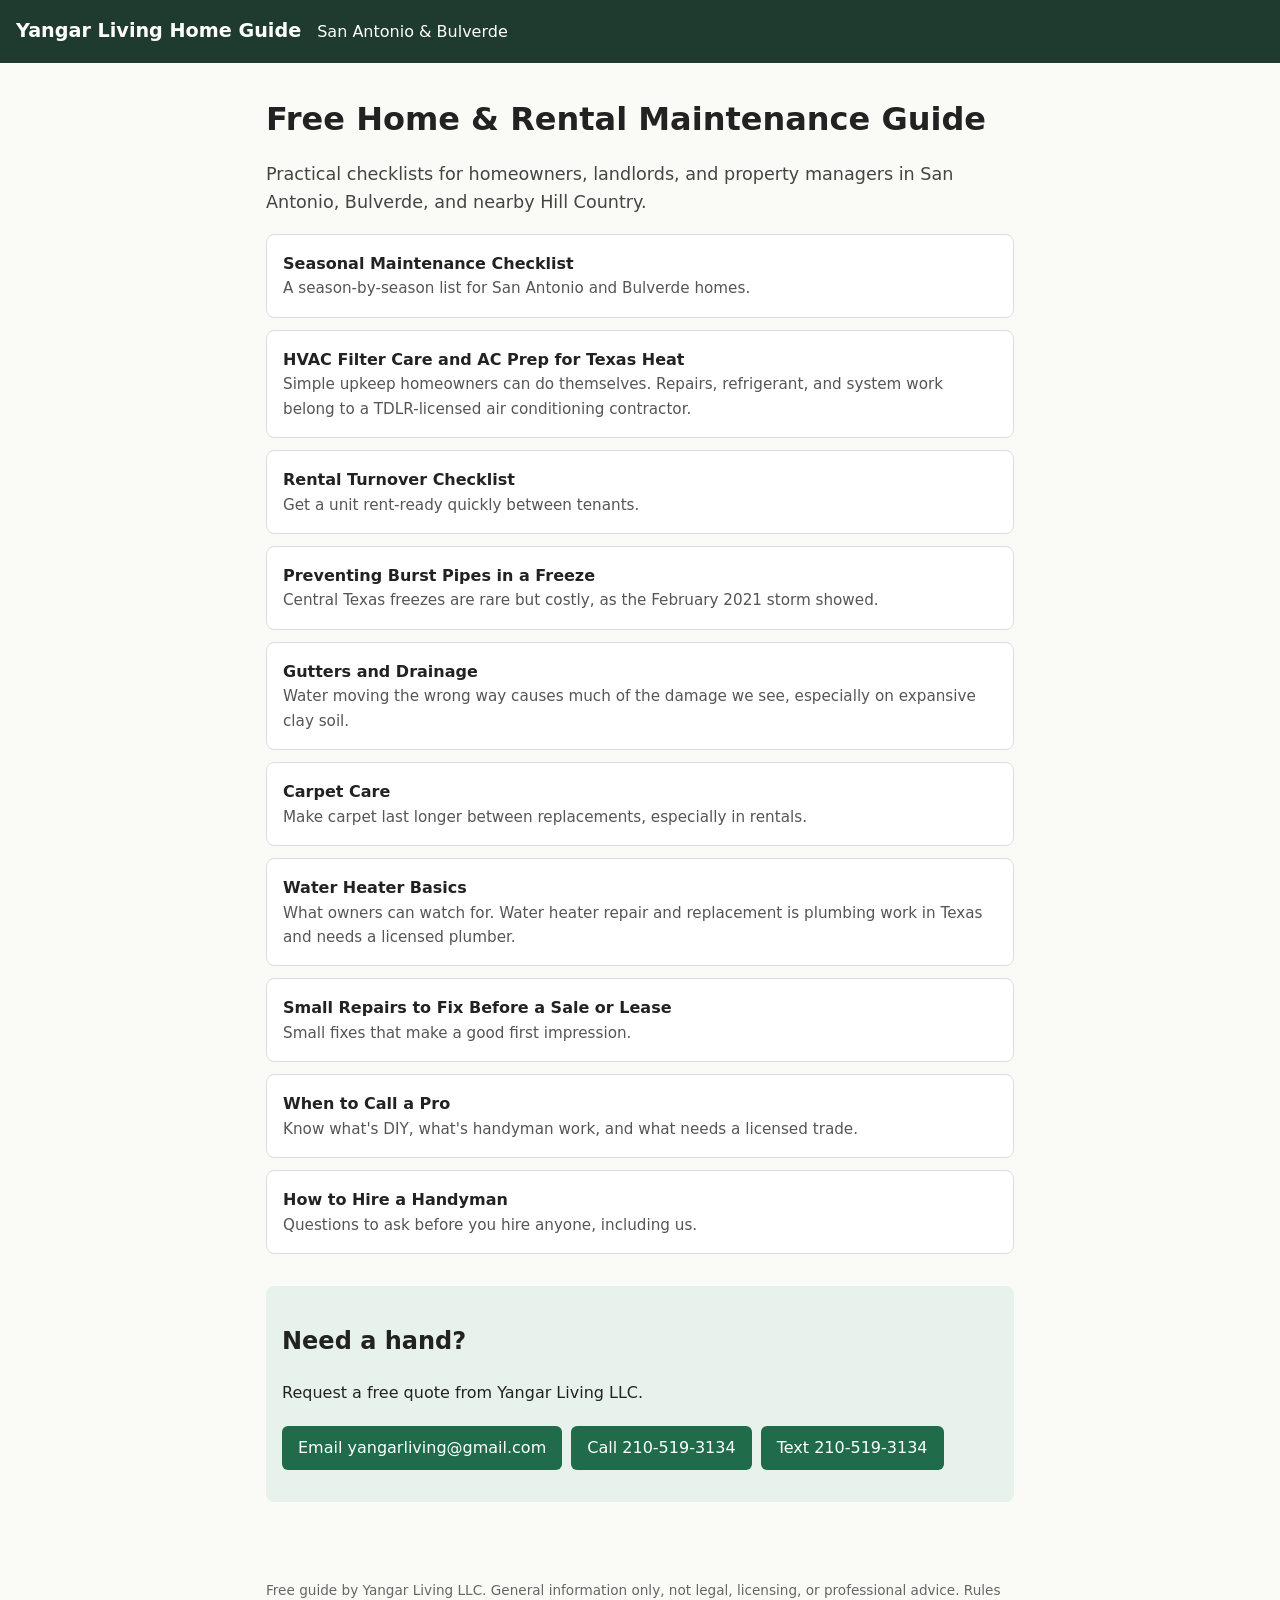
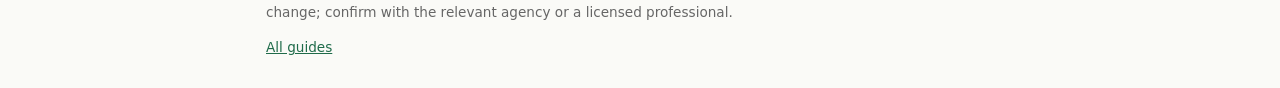
==== index.html @ a1b0f314 "Yangar home guide" ====
<!doctype html><html lang="en"><head><meta charset="utf-8"><meta name="viewport" content="width=device-width,initial-scale=1"><title>Home | Yangar Living Home Guide</title><link rel="stylesheet" href="style.css"></head><body><header><a href="index.html" class="logo">Yangar Living Home Guide</a><span>San Antonio &amp; Bulverde</span></header><main><h1>Free Home &amp; Rental Maintenance Guide</h1><p class="lead">Practical checklists for homeowners, landlords, and property managers in San Antonio, Bulverde, and nearby Hill Country.</p><ul class="cards"><li><a href="seasonal-checklist.html"><strong>Seasonal Maintenance Checklist</strong><span>A season-by-season list for San Antonio and Bulverde homes.</span></a></li><li><a href="hvac-filter-ac-prep.html"><strong>HVAC Filter Care and AC Prep for Texas Heat</strong><span>Simple upkeep homeowners can do themselves. Repairs, refrigerant, and system work belong to a TDLR-licensed air conditioning contractor.</span></a></li><li><a href="rental-turnover-checklist.html"><strong>Rental Turnover Checklist</strong><span>Get a unit rent-ready quickly between tenants.</span></a></li><li><a href="freeze-pipe-prevention.html"><strong>Preventing Burst Pipes in a Freeze</strong><span>Central Texas freezes are rare but costly, as the February 2021 storm showed.</span></a></li><li><a href="gutters-drainage.html"><strong>Gutters and Drainage</strong><span>Water moving the wrong way causes much of the damage we see, especially on expansive clay soil.</span></a></li><li><a href="carpet-care.html"><strong>Carpet Care</strong><span>Make carpet last longer between replacements, especially in rentals.</span></a></li><li><a href="water-heater-basics.html"><strong>Water Heater Basics</strong><span>What owners can watch for. Water heater repair and replacement is plumbing work in Texas and needs a licensed plumber.</span></a></li><li><a href="pre-sale-lease-repairs.html"><strong>Small Repairs to Fix Before a Sale or Lease</strong><span>Small fixes that make a good first impression.</span></a></li><li><a href="when-to-call-a-pro.html"><strong>When to Call a Pro</strong><span>Know what&#x27;s DIY, what&#x27;s handyman work, and what needs a licensed trade.</span></a></li><li><a href="hiring-a-handyman.html"><strong>How to Hire a Handyman</strong><span>Questions to ask before you hire anyone, including us.</span></a></li></ul><section class="cta"><h2>Need a hand?</h2><p>Request a free quote from Yangar Living LLC.</p><p><a class="btn" href="mailto:yangarliving@gmail.com?subject=Quote%20request">Email yangarliving@gmail.com</a> <a class="btn" href="tel:+12105193134">Call 210-519-3134</a> <a class="btn" href="sms:+12105193134">Text 210-519-3134</a></p></section></main><footer><p>Free guide by Yangar Living LLC. General information only, not legal, licensing, or professional advice. Rules change; confirm with the relevant agency or a licensed professional.</p><p><a href="index.html">All guides</a></p></footer></body></html>
---- style.css ----
*{box-sizing:border-box}body{margin:0;font-family:system-ui,sans-serif;line-height:1.6;color:#222;background:#fafaf7}header{background:#1f3a2e;color:#fff;padding:1rem;display:flex;flex-wrap:wrap;gap:.5rem 1rem;align-items:baseline}header .logo{color:#fff;font-weight:700;text-decoration:none;font-size:1.2rem}main{max-width:780px;margin:auto;padding:1rem}h1{line-height:1.2}.lead{font-size:1.1rem;color:#444}a{color:#1f6b4a}.cards{list-style:none;padding:0;display:grid;gap:.75rem}.cards a{display:block;padding:1rem;background:#fff;border:1px solid #ddd;border-radius:8px;text-decoration:none;color:#222}.cards span{display:block;color:#555;font-size:.95rem}.cta{background:#e8f2ec;border-radius:8px;padding:1rem;margin:2rem 0}.btn{display:inline-block;margin:.25rem .25rem 0 0;padding:.6rem 1rem;background:#1f6b4a;color:#fff;border-radius:6px;text-decoration:none}footer{max-width:780px;margin:auto;padding:1rem;font-size:.85rem;color:#666}
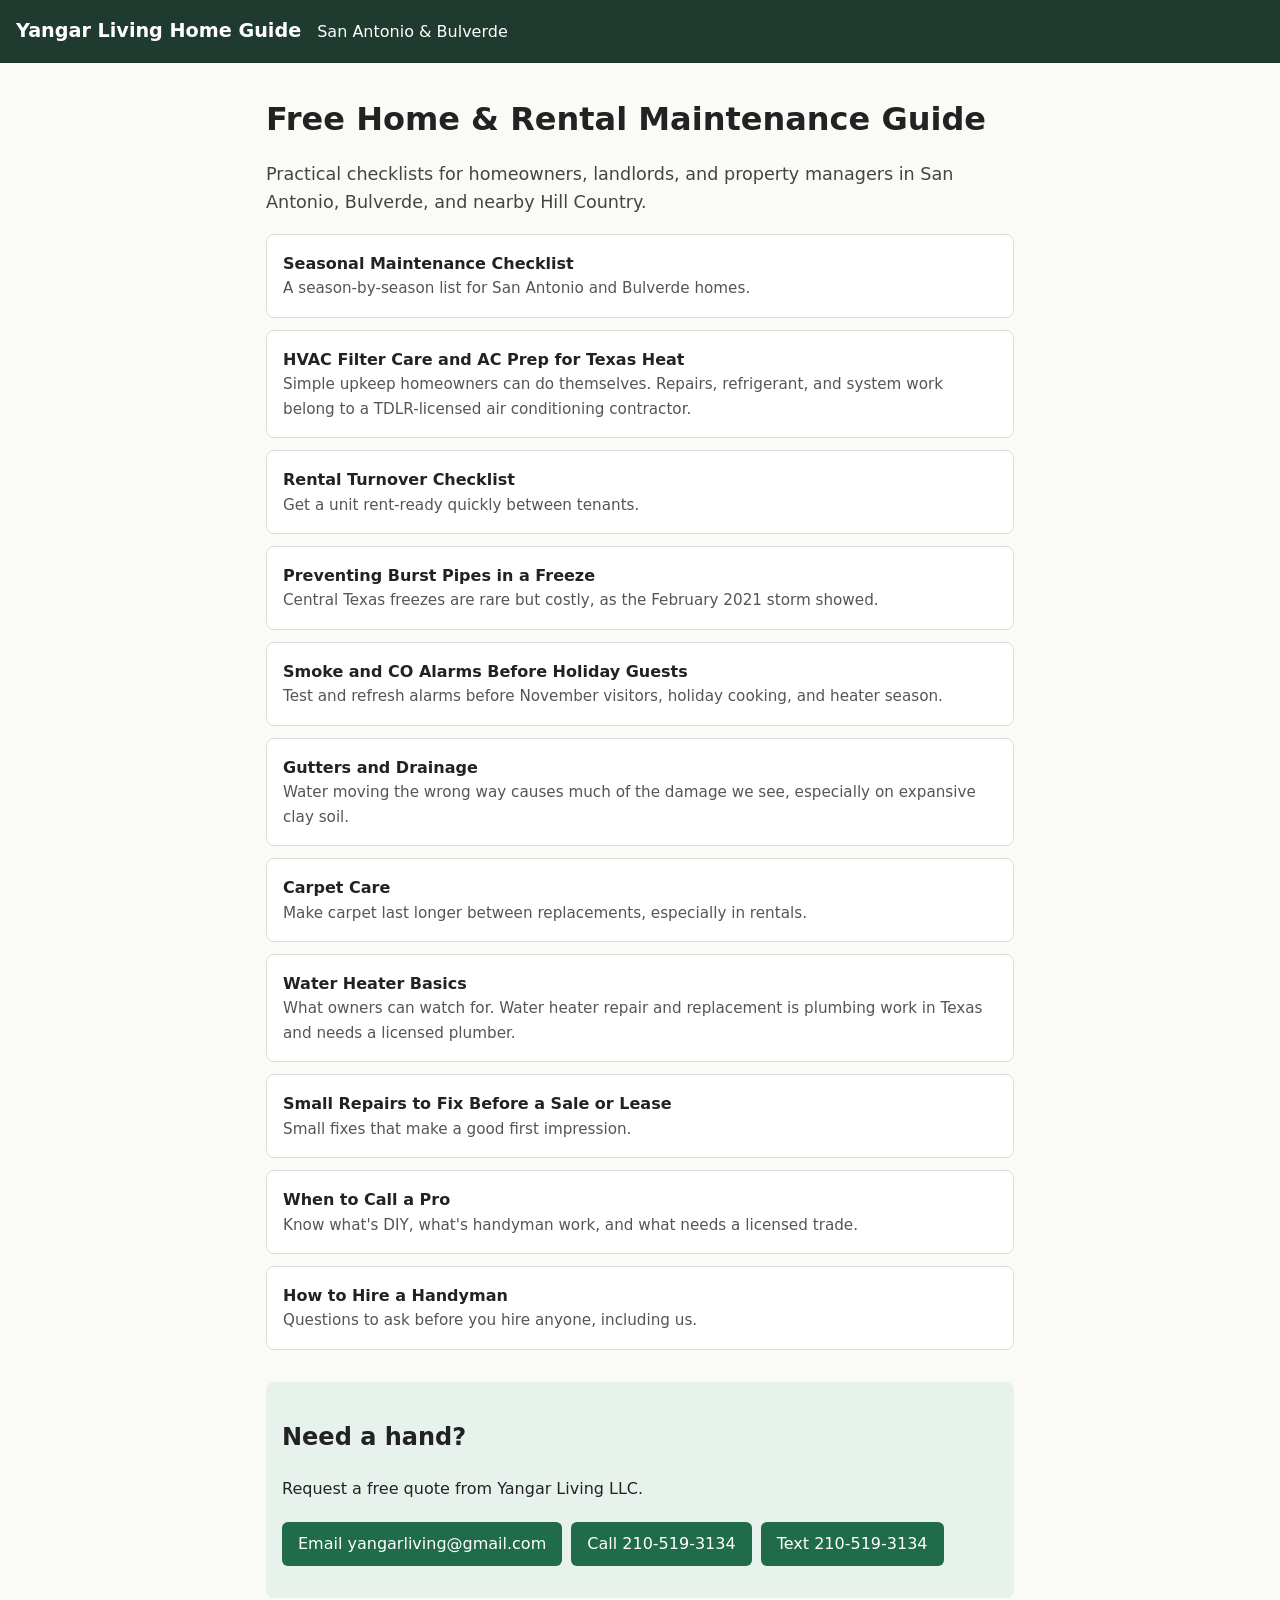
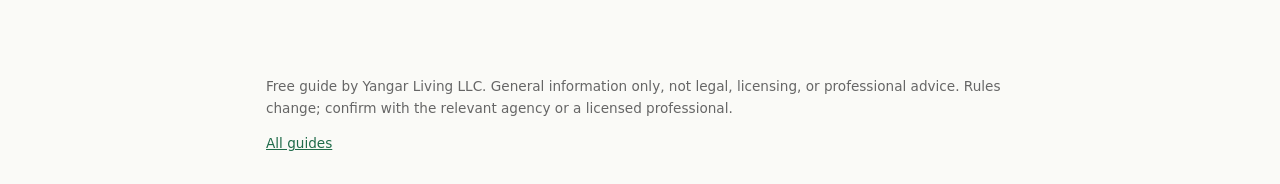
==== commit df8fcb0b: "Add Nov guide: smoke and CO alarms before holiday guests Weekly upkeep: new smoke-co-alarms.html wit" ====
--- a/index.html
+++ b/index.html
@@ -1 +1 @@
-<!doctype html><html lang="en"><head><meta charset="utf-8"><meta name="viewport" content="width=device-width,initial-scale=1"><title>Home | Yangar Living Home Guide</title><link rel="stylesheet" href="style.css"></head><body><header><a href="index.html" class="logo">Yangar Living Home Guide</a><span>San Antonio &amp; Bulverde</span></header><main><h1>Free Home &amp; Rental Maintenance Guide</h1><p class="lead">Practical checklists for homeowners, landlords, and property managers in San Antonio, Bulverde, and nearby Hill Country.</p><ul class="cards"><li><a href="seasonal-checklist.html"><strong>Seasonal Maintenance Checklist</strong><span>A season-by-season list for San Antonio and Bulverde homes.</span></a></li><li><a href="hvac-filter-ac-prep.html"><strong>HVAC Filter Care and AC Prep for Texas Heat</strong><span>Simple upkeep homeowners can do themselves. Repairs, refrigerant, and system work belong to a TDLR-licensed air conditioning contractor.</span></a></li><li><a href="rental-turnover-checklist.html"><strong>Rental Turnover Checklist</strong><span>Get a unit rent-ready quickly between tenants.</span></a></li><li><a href="freeze-pipe-prevention.html"><strong>Preventing Burst Pipes in a Freeze</strong><span>Central Texas freezes are rare but costly, as the February 2021 storm showed.</span></a></li><li><a href="gutters-drainage.html"><strong>Gutters and Drainage</strong><span>Water moving the wrong way causes much of the damage we see, especially on expansive clay soil.</span></a></li><li><a href="carpet-care.html"><strong>Carpet Care</strong><span>Make carpet last longer between replacements, especially in rentals.</span></a></li><li><a href="water-heater-basics.html"><strong>Water Heater Basics</strong><span>What owners can watch for. Water heater repair and replacement is plumbing work in Texas and needs a licensed plumber.</span></a></li><li><a href="pre-sale-lease-repairs.html"><strong>Small Repairs to Fix Before a Sale or Lease</strong><span>Small fixes that make a good first impression.</span></a></li><li><a href="when-to-call-a-pro.html"><strong>When to Call a Pro</strong><span>Know what&#x27;s DIY, what&#x27;s handyman work, and what needs a licensed trade.</span></a></li><li><a href="hiring-a-handyman.html"><strong>How to Hire a Handyman</strong><span>Questions to ask before you hire anyone, including us.</span></a></li></ul><section class="cta"><h2>Need a hand?</h2><p>Request a free quote from Yangar Living LLC.</p><p><a class="btn" href="mailto:yangarliving@gmail.com?subject=Quote%20request">Email yangarliving@gmail.com</a> <a class="btn" href="tel:+12105193134">Call 210-519-3134</a> <a class="btn" href="sms:+12105193134">Text 210-519-3134</a></p></section></main><footer><p>Free guide by Yangar Living LLC. General information only, not legal, licensing, or professional advice. Rules change; confirm with the relevant agency or a licensed professional.</p><p><a href="index.html">All guides</a></p></footer></body></html>+<!doctype html><html lang="en"><head><meta charset="utf-8"><meta name="viewport" content="width=device-width,initial-scale=1"><title>Home | Yangar Living Home Guide</title><link rel="stylesheet" href="style.css"></head><body><header><a href="index.html" class="logo">Yangar Living Home Guide</a><span>San Antonio &amp; Bulverde</span></header><main><h1>Free Home &amp; Rental Maintenance Guide</h1><p class="lead">Practical checklists for homeowners, landlords, and property managers in San Antonio, Bulverde, and nearby Hill Country.</p><ul class="cards"><li><a href="seasonal-checklist.html"><strong>Seasonal Maintenance Checklist</strong><span>A season-by-season list for San Antonio and Bulverde homes.</span></a></li><li><a href="hvac-filter-ac-prep.html"><strong>HVAC Filter Care and AC Prep for Texas Heat</strong><span>Simple upkeep homeowners can do themselves. Repairs, refrigerant, and system work belong to a TDLR-licensed air conditioning contractor.</span></a></li><li><a href="rental-turnover-checklist.html"><strong>Rental Turnover Checklist</strong><span>Get a unit rent-ready quickly between tenants.</span></a></li><li><a href="freeze-pipe-prevention.html"><strong>Preventing Burst Pipes in a Freeze</strong><span>Central Texas freezes are rare but costly, as the February 2021 storm showed.</span></a></li><li><a href="smoke-co-alarms.html"><strong>Smoke and CO Alarms Before Holiday Guests</strong><span>Test and refresh alarms before November visitors, holiday cooking, and heater season.</span></a></li><li><a href="gutters-drainage.html"><strong>Gutters and Drainage</strong><span>Water moving the wrong way causes much of the damage we see, especially on expansive clay soil.</span></a></li><li><a href="carpet-care.html"><strong>Carpet Care</strong><span>Make carpet last longer between replacements, especially in rentals.</span></a></li><li><a href="water-heater-basics.html"><strong>Water Heater Basics</strong><span>What owners can watch for. Water heater repair and replacement is plumbing work in Texas and needs a licensed plumber.</span></a></li><li><a href="pre-sale-lease-repairs.html"><strong>Small Repairs to Fix Before a Sale or Lease</strong><span>Small fixes that make a good first impression.</span></a></li><li><a href="when-to-call-a-pro.html"><strong>When to Call a Pro</strong><span>Know what&#x27;s DIY, what&#x27;s handyman work, and what needs a licensed trade.</span></a></li><li><a href="hiring-a-handyman.html"><strong>How to Hire a Handyman</strong><span>Questions to ask before you hire anyone, including us.</span></a></li></ul><section class="cta"><h2>Need a hand?</h2><p>Request a free quote from Yangar Living LLC.</p><p><a class="btn" href="mailto:yangarliving@gmail.com?subject=Quote%20request">Email yangarliving@gmail.com</a> <a class="btn" href="tel:+12105193134">Call 210-519-3134</a> <a class="btn" href="sms:+12105193134">Text 210-519-3134</a></p></section></main><footer><p>Free guide by Yangar Living LLC. General information only, not legal, licensing, or professional advice. Rules change; confirm with the relevant agency or a licensed professional.</p><p><a href="index.html">All guides</a></p></footer></body></html>
